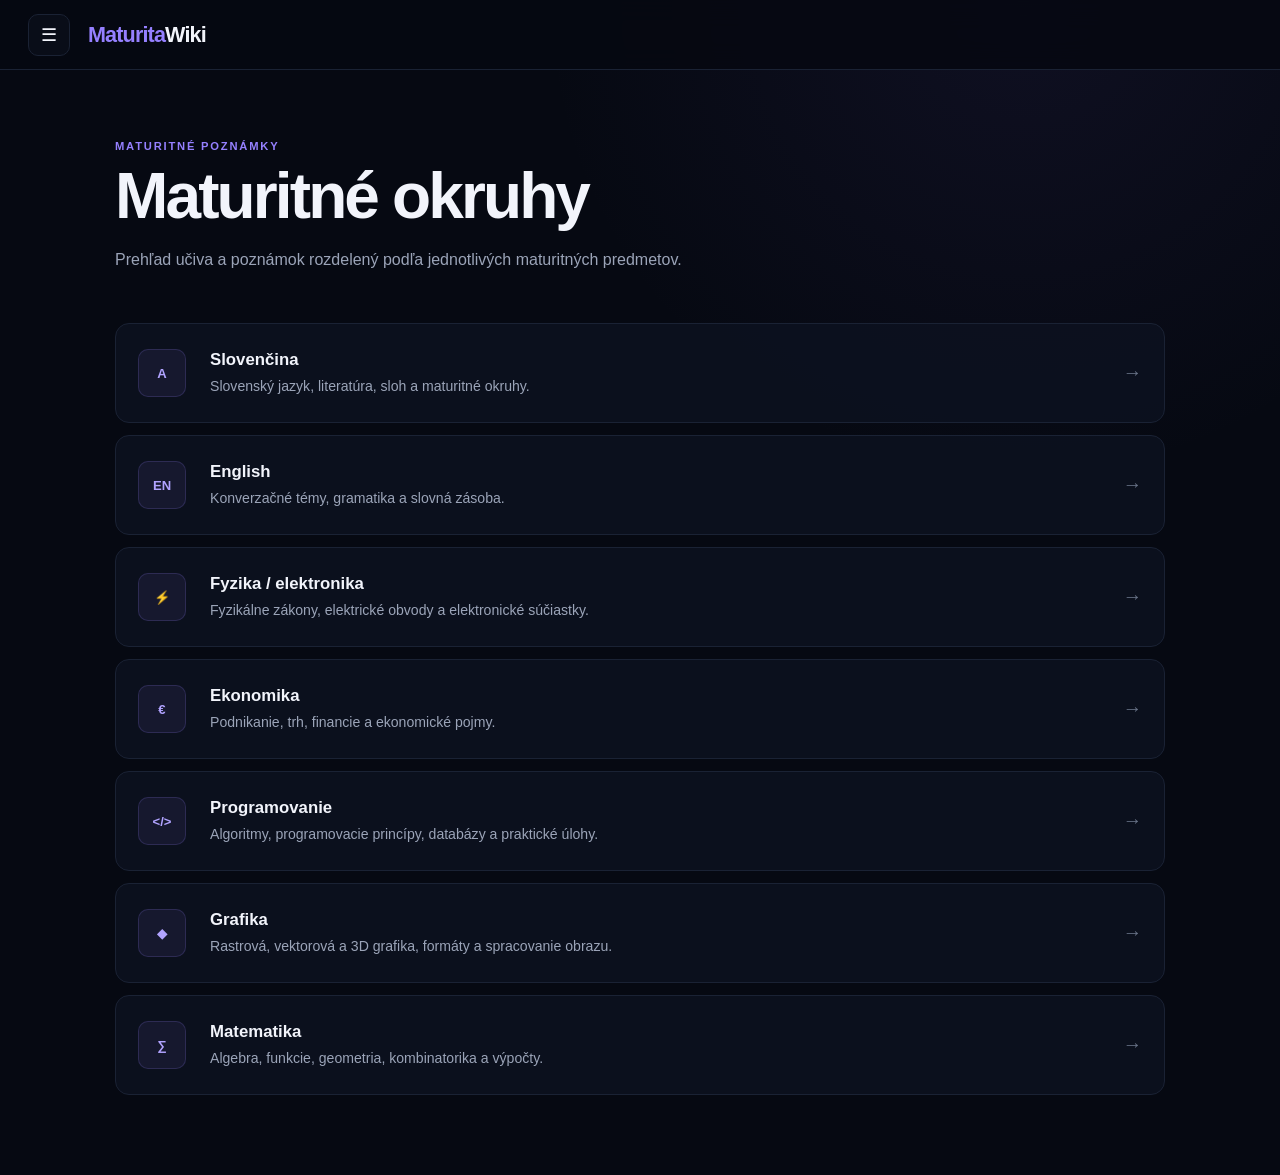
==== index.html @ a3dab2a0 "First commit test" ====
<!DOCTYPE html>
<html lang="sk">

<head>
    <meta charset="UTF-8">
    <meta name="viewport" content="width=device-width, initial-scale=1.0">

    <title>Maturita Wiki</title>

    <link rel="stylesheet" href="css/style.css">
    <script src="js/main.js" defer></script>
</head>

<body>

    <!-- Top bar -->
    <header class="topbar">

        <button
            class="menu-button"
            id="menuButton"
            aria-label="Otvoriť navigáciu"
        >
            ☰
        </button>

        <a href="index.html" class="logo">
            <span>Maturita</span>Wiki
        </a>

    </header>


    <!-- Sliding sidebar -->
    <aside class="sidebar" id="sidebar">

        <div class="sidebar-header">

            <a href="index.html" class="sidebar-logo">
                <span>Maturita</span>Wiki
            </a>

            <button
                class="close-button"
                id="closeButton"
                aria-label="Zatvoriť navigáciu"
            >
                ×
            </button>

        </div>


        <nav class="sidebar-nav">

            <a href="index.html" class="sidebar-link active">
                <span class="sidebar-icon">⌂</span>
                Domov
            </a>

            <a href="topics/slovak.html" class="sidebar-link">
                <span class="sidebar-icon">A</span>
                Slovenčina
            </a>

            <a href="topics/english.html" class="sidebar-link">
                <span class="sidebar-icon">EN</span>
                English
            </a>

            <a href="topics/physics-electronics.html" class="sidebar-link">
                <span class="sidebar-icon">⚡</span>
                Fyzika / Elektronika
            </a>

            <a href="topics/economics.html" class="sidebar-link">
                <span class="sidebar-icon">€</span>
                Ekonomika
            </a>

            <a href="topics/programming.html" class="sidebar-link">
                <span class="sidebar-icon">&lt;/&gt;</span>
                Programovanie
            </a>

            <a href="topics/graphics.html" class="sidebar-link">
                <span class="sidebar-icon">◆</span>
                Grafika
            </a>

            <a href="topics/mathematics.html" class="sidebar-link">
                <span class="sidebar-icon">∑</span>
                Matematika
            </a>

        </nav>

    </aside>


    <!-- Dark background when sidebar is open -->
    <div
        class="sidebar-overlay"
        id="sidebarOverlay"
    ></div>


    <!-- Main content -->
    <main class="content">

        <section class="intro">

            <p class="page-label">
                MATURITNÉ POZNÁMKY
            </p>

            <h1>
                Maturitné okruhy
            </h1>

            <p>
                Prehľad učiva a poznámok rozdelený podľa jednotlivých
                maturitných predmetov.
            </p>

        </section>


        <section class="subjects">

            <a
                href="topics/slovak.html"
                class="subject-button"
            >

                <div class="subject-icon">
                    A
                </div>

                <div class="subject-info">
                    <h2>Slovenčina</h2>
                    <p>
                        Slovenský jazyk, literatúra, sloh a maturitné okruhy.
                    </p>
                </div>

                <span class="arrow">
                    →
                </span>

            </a>


            <a
                href="topics/english.html"
                class="subject-button"
            >

                <div class="subject-icon">
                    EN
                </div>

                <div class="subject-info">
                    <h2>English</h2>
                    <p>
                        Konverzačné témy, gramatika a slovná zásoba.
                    </p>
                </div>

                <span class="arrow">
                    →
                </span>

            </a>


            <a
                href="topics/physics-electronics.html"
                class="subject-button"
            >

                <div class="subject-icon">
                    ⚡
                </div>

                <div class="subject-info">
                    <h2>Fyzika / elektronika</h2>
                    <p>
                        Fyzikálne zákony, elektrické obvody a elektronické súčiastky.
                    </p>
                </div>

                <span class="arrow">
                    →
                </span>

            </a>


            <a
                href="topics/economics.html"
                class="subject-button"
            >

                <div class="subject-icon">
                    €
                </div>

                <div class="subject-info">
                    <h2>Ekonomika</h2>
                    <p>
                        Podnikanie, trh, financie a ekonomické pojmy.
                    </p>
                </div>

                <span class="arrow">
                    →
                </span>

            </a>


            <a
                href="topics/programming.html"
                class="subject-button"
            >

                <div class="subject-icon">
                    &lt;/&gt;
                </div>

                <div class="subject-info">
                    <h2>Programovanie</h2>
                    <p>
                        Algoritmy, programovacie princípy, databázy a praktické úlohy.
                    </p>
                </div>

                <span class="arrow">
                    →
                </span>

            </a>


            <a
                href="topics/graphics.html"
                class="subject-button"
            >

                <div class="subject-icon">
                    ◆
                </div>

                <div class="subject-info">
                    <h2>Grafika</h2>
                    <p>
                        Rastrová, vektorová a 3D grafika, formáty a spracovanie obrazu.
                    </p>
                </div>

                <span class="arrow">
                    →
                </span>

            </a>


            <a
                href="topics/mathematics.html"
                class="subject-button"
            >

                <div class="subject-icon">
                    ∑
                </div>

                <div class="subject-info">
                    <h2>Matematika</h2>
                    <p>
                        Algebra, funkcie, geometria, kombinatorika a výpočty.
                    </p>
                </div>

                <span class="arrow">
                    →
                </span>

            </a>

        </section>

    </main>

</body>

</html>
---- css/style.css ----
/* =========================================
   VARIABLES
========================================= */

:root {
    --background: #060912;
    --background-secondary: #090d18;

    --sidebar: #080c17;
    --card: #0d1220;
    --card-hover: #12192a;

    --text: #f2f4fb;
    --text-secondary: #9ba4b8;
    --text-dark: #687287;

    --accent: #9580ff;
    --accent-light: #b1a3ff;

    --border: #1a2234;
    --border-hover: #3f3966;

    --topbar-height: 70px;
}


/* =========================================
   GLOBAL
========================================= */

* {
    box-sizing: border-box;
}


html {
    scroll-behavior: smooth;
}


body {
    margin: 0;

    min-height: 100vh;

    background:
        radial-gradient(
            circle at 80% 0%,
            rgba(83, 65, 150, 0.12),
            transparent 30rem
        ),
        var(--background);

    color: var(--text);

    font-family:
        Inter,
        -apple-system,
        BlinkMacSystemFont,
        "Segoe UI",
        sans-serif;
}


a {
    color: inherit;
}


/* =========================================
   TOP BAR
========================================= */

.topbar {
    position: fixed;

    top: 0;
    left: 0;
    right: 0;

    z-index: 100;

    height: var(--topbar-height);

    display: flex;
    align-items: center;

    gap: 18px;

    padding: 0 28px;

    border-bottom:
        1px solid var(--border);

    background:
        rgba(6, 9, 18, 0.88);

    backdrop-filter: blur(14px);
}


/* Website name */

.logo {
    text-decoration: none;

    color: var(--text);

    font-size: 1.35rem;
    font-weight: 700;

    letter-spacing: -0.04em;
}


.logo span,
.sidebar-logo span {
    color: var(--accent);
}


/* =========================================
   MENU BUTTON
========================================= */

.menu-button {
    width: 42px;
    height: 42px;

    display: grid;
    place-items: center;

    border:
        1px solid var(--border);

    border-radius: 10px;

    color: var(--text);

    background:
        var(--background-secondary);

    font-size: 1.15rem;

    cursor: pointer;

    transition:
        background 150ms ease,
        border-color 150ms ease,
        transform 150ms ease;
}


.menu-button:hover {
    background: var(--card-hover);

    border-color:
        var(--border-hover);
}


.menu-button:active {
    transform: scale(0.92);
}


/* =========================================
   SIDEBAR
========================================= */

.sidebar {
    position: fixed;

    top: 0;
    left: 0;

    z-index: 300;

    width: 310px;
    height: 100vh;

    padding: 22px;

    background:
        var(--sidebar);

    border-right:
        1px solid var(--border);

    transform:
        translateX(-100%);

    transition:
        transform
        240ms
        cubic-bezier(
            0.4,
            0,
            0.2,
            1
        );
}


/* JavaScript adds this class */

.sidebar.open {
    transform:
        translateX(0);
}


/* Top part of sidebar */

.sidebar-header {
    height: 52px;

    display: flex;
    align-items: center;
    justify-content: space-between;

    margin-bottom: 30px;
}


.sidebar-logo {
    color: var(--text);

    font-size: 1.35rem;
    font-weight: 700;

    letter-spacing: -0.04em;

    text-decoration: none;
}


.close-button {
    width: 38px;
    height: 38px;

    display: grid;
    place-items: center;

    border: none;
    border-radius: 8px;

    color:
        var(--text-secondary);

    background:
        transparent;

    font-size: 1.6rem;

    cursor: pointer;

    transition:
        color 150ms ease,
        background 150ms ease;
}


.close-button:hover {
    color: white;

    background:
        var(--card);
}


/* =========================================
   SIDEBAR LINKS
========================================= */

.sidebar-nav {
    display: flex;
    flex-direction: column;

    gap: 6px;
}


.sidebar-link {
    display: flex;
    align-items: center;

    gap: 14px;

    min-height: 50px;

    padding:
        0
        14px;

    border:
        1px solid transparent;

    border-radius: 10px;

    color:
        var(--text-secondary);

    text-decoration: none;

    font-size: 0.93rem;

    transition:
        background 150ms ease,
        border-color 150ms ease,
        color 150ms ease,
        transform 150ms ease;
}


.sidebar-link:hover {
    color: var(--text);

    background:
        var(--card);

    border-color:
        var(--border);

    transform:
        translateX(3px);
}


.sidebar-link.active {
    color:
        var(--accent-light);

    background:
        rgba(149, 128, 255, 0.10);

    border-color:
        rgba(149, 128, 255, 0.16);
}


.sidebar-icon {
    width: 32px;

    color:
        var(--accent-light);

    font-size: 0.8rem;
    font-weight: 700;

    text-align: center;
}


/* =========================================
   SIDEBAR OVERLAY
========================================= */

.sidebar-overlay {
    position: fixed;

    inset: 0;

    z-index: 200;

    background:
        rgba(0, 0, 0, 0.60);

    opacity: 0;

    pointer-events: none;

    transition:
        opacity 240ms ease;
}


.sidebar-overlay.open {
    opacity: 1;

    pointer-events: auto;
}


/* =========================================
   MAIN CONTENT
========================================= */

.content {
    width: min(1050px, calc(100% - 40px));

    margin: 0 auto;

    padding:
        140px
        0
        80px;
}


/* =========================================
   INTRODUCTION
========================================= */

.intro {
    max-width: 720px;

    margin-bottom: 50px;
}


.page-label {
    margin:
        0
        0
        12px;

    color:
        var(--accent);

    font-size: 0.7rem;
    font-weight: 700;

    letter-spacing: 0.16em;
}


.intro h1 {
    margin:
        0
        0
        18px;

    font-size:
        clamp(
            2.6rem,
            5vw,
            4rem
        );

    line-height: 1;

    letter-spacing: -0.045em;
}


.intro p:last-child {
    margin: 0;

    color:
        var(--text-secondary);

    font-size: 1rem;

    line-height: 1.7;
}


/* =========================================
   SUBJECT LIST
========================================= */

.subjects {
    display: grid;

    gap: 12px;
}


/* Subject button */

.subject-button {
    position: relative;

    min-height: 100px;

    display: grid;

    grid-template-columns:
        52px
        1fr
        auto;

    align-items: center;

    gap: 20px;

    padding:
        20px
        22px;

    overflow: hidden;

    border:
        1px solid var(--border);

    border-radius: 14px;

    background:
        rgba(13, 18, 32, 0.82);

    text-decoration: none;

    transition:
        transform 160ms ease,
        border-color 160ms ease,
        background 160ms ease,
        box-shadow 160ms ease;
}


/* Hover */

.subject-button:hover {
    transform:
        translateY(-2px);

    border-color:
        var(--border-hover);

    background:
        var(--card-hover);

    box-shadow:
        0
        12px
        35px
        rgba(0, 0, 0, 0.22);
}


/* Press animation */

.subject-button.pressed {
    animation:
        buttonPop
        220ms
        ease;
}


@keyframes buttonPop {

    0% {
        transform:
            scale(1);
    }

    45% {
        transform:
            scale(0.975);
    }

    75% {
        transform:
            scale(1.012);
    }

    100% {
        transform:
            scale(1);
    }

}


/* =========================================
   ICON
========================================= */

.subject-icon {
    width: 48px;
    height: 48px;

    display: grid;
    place-items: center;

    border:
        1px solid
        rgba(149, 128, 255, 0.18);

    border-radius: 10px;

    color:
        var(--accent-light);

    background:
        rgba(149, 128, 255, 0.08);

    font-size: 0.82rem;
    font-weight: 700;
}


/* =========================================
   SUBJECT TEXT
========================================= */

.subject-info h2 {
    margin:
        0
        0
        6px;

    font-size: 1.05rem;
    font-weight: 600;
}


.subject-info p {
    margin: 0;

    color:
        var(--text-secondary);

    font-size: 0.88rem;

    line-height: 1.5;
}


/* =========================================
   ARROW
========================================= */

.arrow {
    color:
        var(--text-dark);

    font-size: 1.2rem;

    transition:
        transform 150ms ease,
        color 150ms ease;
}


.subject-button:hover .arrow {
    color:
        var(--accent-light);

    transform:
        translateX(4px);
}


/* =========================================
   MOBILE
========================================= */

@media (max-width: 650px) {

    .topbar {
        padding:
            0
            16px;
    }


    .content {
        width:
            calc(100% - 28px);

        padding-top:
            115px;
    }


    .intro {
        margin-bottom:
            35px;
    }


    .subject-button {
        grid-template-columns:
            46px
            1fr
            auto;

        gap: 14px;

        padding:
            16px;
    }


    .subject-icon {
        width: 44px;
        height: 44px;
    }


    .subject-info p {
        font-size:
            0.82rem;
    }


    .sidebar {
        width:
            min(
                310px,
                88vw
            );
    }

}

/* =========================================
   TOPIC / SUBJECT PAGES
========================================= */

.topic-page {
    margin: 0;

    min-height: 100vh;

    background: #05060a;

    color: var(--text);
}


/* Permanent sidebar */

.topic-sidebar {
    position: fixed;

    top: 0;
    left: 0;

    width: 280px;
    height: 100vh;

    padding:
        36px
        22px;

    border-right:
        1px solid
        var(--border);

    background:
        #070910;

    overflow-y: auto;
}


/* Logo */

.topic-sidebar .sidebar-logo {
    display: block;

    margin:
        0
        12px
        38px;
}


/* Topic navigation */

.topic-sidebar nav {
    display: flex;

    flex-direction: column;

    gap: 6px;
}


.topic-sidebar .sidebar-link {
    width: 100%;
}


/* =========================================
   TOPIC CONTENT
========================================= */

.topic-content {
    max-width: 1050px;

    margin-left: 280px;

    padding:
        75px
        70px
        100px;
}


/* Page heading */

.topic-header {
    max-width: 760px;

    margin-bottom: 45px;
}


.topic-label {
    margin:
        0
        0
        12px;

    color:
        var(--accent);

    font-size:
        0.7rem;

    font-weight: 700;

    letter-spacing:
        0.16em;
}


.topic-header h1 {
    margin:
        0
        0
        18px;

    font-size:
        clamp(
            2.8rem,
            5vw,
            4.4rem
        );

    letter-spacing:
        -0.05em;
}


.topic-header p {
    margin: 0;

    color:
        var(--text-secondary);

    line-height: 1.7;
}


/* Horizontal separator */

.topic-section {
    padding-top: 35px;

    border-top:
        1px solid
        var(--border);
}


/* =========================================
   TEMPLATE BUTTON
========================================= */

.topic-button {
    display: inline-flex;

    align-items: center;

    gap: 10px;

    margin-bottom: 24px;

    padding:
        11px
        16px;

    border:
        1px solid
        var(--border);

    border-radius:
        9px;

    color:
        var(--text-secondary);

    background:
        #0c101a;

    font-size:
        0.87rem;

    text-decoration: none;

    cursor: pointer;

    transition:
        background 150ms ease,
        border-color 150ms ease,
        color 150ms ease,
        transform 150ms ease;
}


.topic-button:hover {
    color:
        var(--text);

    background:
        #111725;

    border-color:
        var(--border-hover);

    transform:
        translateY(-1px);
}


.topic-button:active {
    transform:
        scale(0.96);
}


/* =========================================
   DETAILS / MATURITA QUESTIONS
========================================= */

.topic-details {
    margin-bottom:
        12px;

    overflow: hidden;

    border:
        1px solid
        var(--border);

    border-radius:
        12px;

    background:
        #0a0d15;

    transition:
        border-color 150ms ease,
        background 150ms ease;
}


.topic-details:hover {
    border-color:
        #283149;
}


.topic-details[open] {
    border-color:
        rgba(149, 128, 255, 0.30);

    background:
        #0c101a;
}


/* Clickable heading */

.topic-details summary {
    padding:
        19px
        20px;

    cursor: pointer;

    list-style: none;

    font-size:
        0.97rem;

    font-weight:
        600;

    user-select: none;
}


.topic-details summary::-webkit-details-marker {
    display: none;
}


/* + icon */

.topic-details summary::after {
    content: "+";

    float: right;

    color:
        var(--accent);

    font-size:
        1.25rem;

    font-weight:
        400;
}


/* Change + into − */

.topic-details[open] summary::after {
    content: "−";
}


/* Content inside details */

.details-content {
    padding:
        0
        20px
        22px;

    color:
        var(--text-secondary);

    line-height:
        1.75;
}


.details-content h2,
.details-content h3 {
    color:
        var(--text);

    margin-top:
        25px;
}


.details-content p {
    margin:
        12px
        0;
}


.details-content ul {
    padding-left:
        22px;
}


/* =========================================
   SMALL INFORMATION BOX
========================================= */

.info-box {
    margin:
        20px
        0;

    padding:
        15px
        17px;

    border-left:
        3px solid
        var(--accent);

    border-radius:
        6px;

    background:
        rgba(149, 128, 255, 0.06);

    color:
        var(--text-secondary);
}


/* =========================================
   MOBILE
========================================= */

@media (max-width: 800px) {

    .topic-sidebar {
        position: static;

        width: 100%;
        height: auto;

        border-right: none;

        border-bottom:
            1px solid
            var(--border);
    }


    .topic-content {
        margin-left: 0;

        padding:
            50px
            22px
            70px;
    }

}
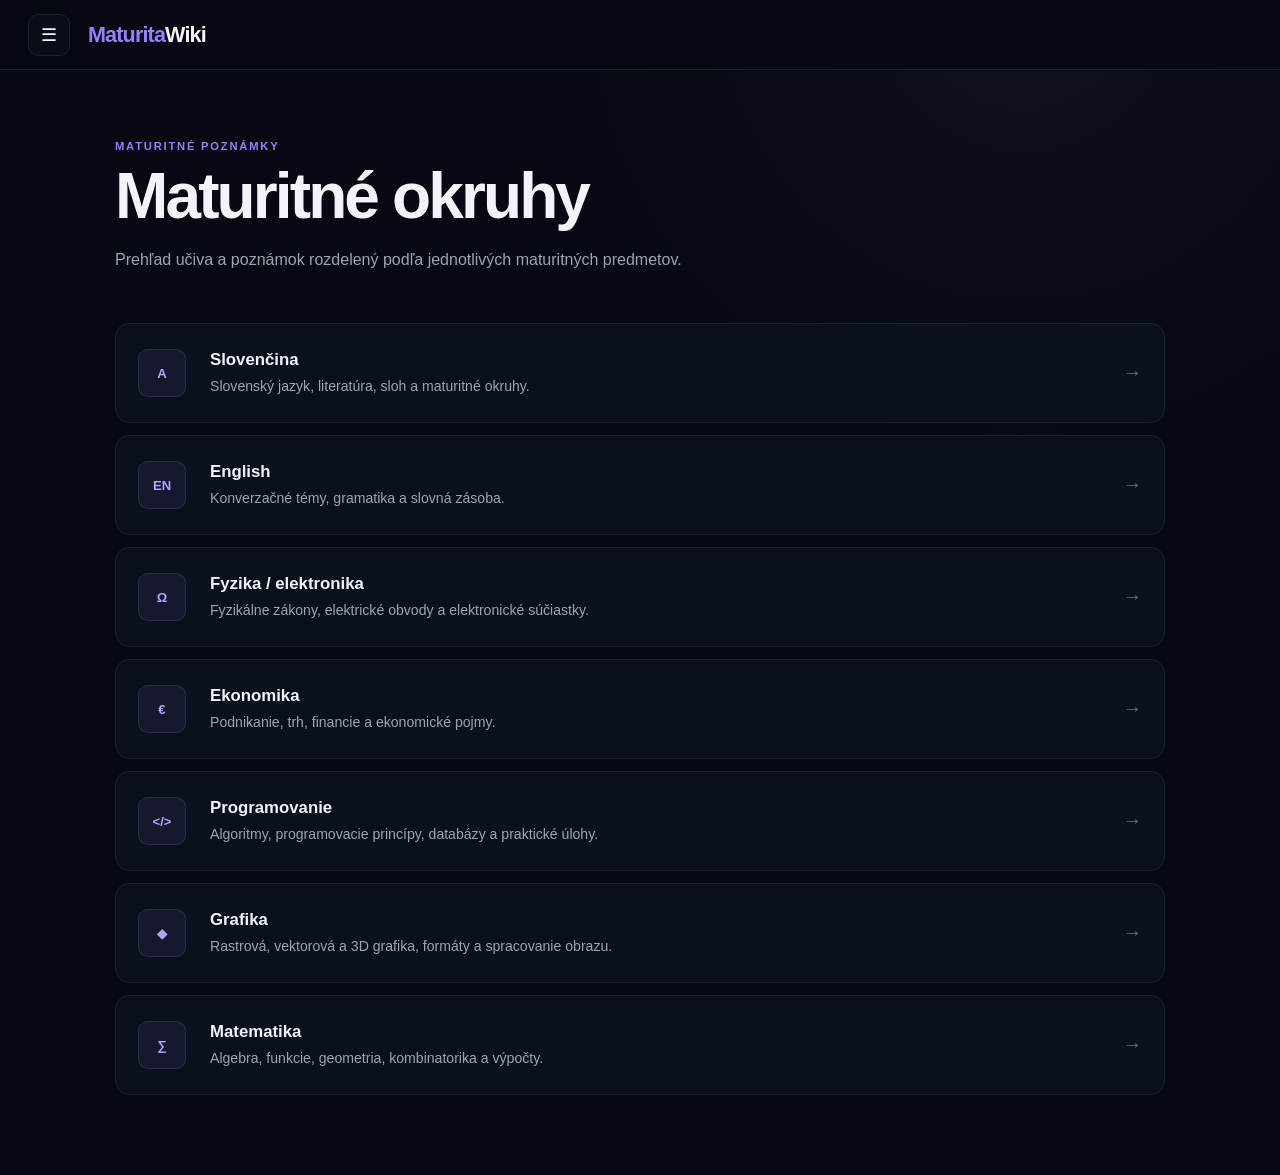
==== commit 34c401aa: "Added navigation bar as a separate file" ====
--- a/index.html
+++ b/index.html
@@ -69,7 +69,7 @@
             </a>
 
             <a href="topics/physics-electronics.html" class="sidebar-link">
-                <span class="sidebar-icon">⚡</span>
+                <span class="sidebar-icon">Ω</span>
                 Fyzika / Elektronika
             </a>
 
@@ -180,7 +180,7 @@
             >
 
                 <div class="subject-icon">
-                    ⚡
+                    Ω
                 </div>
 
                 <div class="subject-info">
--- a/css/style.css
+++ b/css/style.css
@@ -999,6 +999,8 @@
 
     float: right;
 
+    pointer-events: none;
+
     color:
         var(--accent);
 
@@ -1012,7 +1014,7 @@
 
 /* Change + into − */
 
-.topic-details[open] summary::after {
+.topic-details[open] > summary::after {
     content: "−";
 }
 
